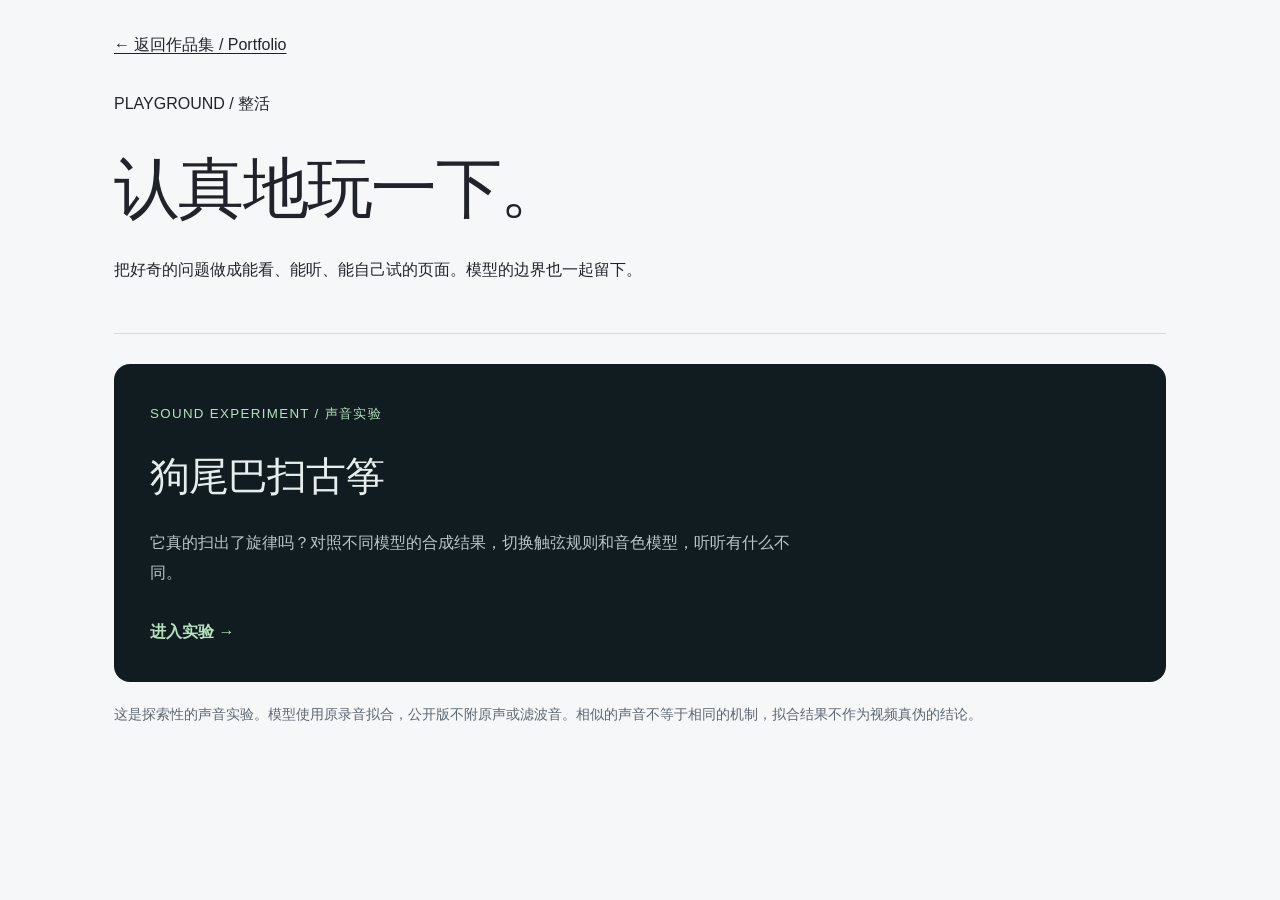
==== docs/playground/index.html @ 53ddcd18 "Add simulation-only guzheng playground and reproducible code" ====
<!doctype html>
<html lang="zh-CN"><head><meta charset="utf-8"><meta name="viewport" content="width=device-width,initial-scale=1"><meta name="description" content="整活：互动声音实验、小工具与好奇心。"><title>整活 / Playground</title><link rel="stylesheet" href="../styles.css"><style>.playground-main{max-width:1100px;margin:auto;padding:32px 24px 64px}.playground-heading{padding:32px 0;border-bottom:1px solid #d5d9de;margin-bottom:30px}.playground-heading h1{font-size:clamp(36px,7vw,66px);margin:12px 0}.playground-heading p{max-width:620px;line-height:1.8}.playground-cover{display:block;padding:36px;border-radius:16px;background:#111c20;color:#e6eded;text-decoration:none}.playground-cover small{color:#b6e1bf;letter-spacing:.1em}.playground-cover h2{font-size:clamp(28px,5vw,40px);margin:18px 0}.playground-cover p{max-width:640px;line-height:1.85;color:#b8c6c7}.playground-cover strong{display:inline-block;margin-top:16px;color:#b6e1bf}.playground-note{font-size:14px;line-height:1.8;color:#5d6771;margin:20px 0}@media(max-width:480px){.playground-main{padding:24px 18px 40px}.playground-cover{padding:25px}}</style></head><body><main class="playground-main"><a href="../">← 返回作品集 / Portfolio</a><header class="playground-heading"><p>PLAYGROUND / 整活</p><h1>认真地玩一下。</h1><p>把好奇的问题做成能看、能听、能自己试的页面。模型的边界也一起留下。</p></header><a class="playground-cover" href="tail-guzheng/"><small>SOUND EXPERIMENT / 声音实验</small><h2>狗尾巴扫古筝</h2><p>它真的扫出了旋律吗？对照不同模型的合成结果，切换触弦规则和音色模型，听听有什么不同。</p><strong>进入实验 →</strong></a><p class="playground-note">这是探索性的声音实验。模型使用原录音拟合，公开版不附原声或滤波音。相似的声音不等于相同的机制，拟合结果不作为视频真伪的结论。</p></main></body></html>
---- docs/styles.css ----
:root {
  --paper: #f6f7f9;
  --ink: #20242a;
  --muted: #57606a;
  --line: #d8dce2;
  --card: #ffffff;
  --accent: #315a87;
  --max-width: 1240px;
}
* { box-sizing: border-box; }
html { scroll-behavior: smooth; }
body { margin: 0; color: var(--ink); background: var(--paper); font-family: ui-sans-serif,-apple-system,BlinkMacSystemFont,"Segoe UI","PingFang SC","Microsoft YaHei",sans-serif; font-size: 16px; line-height: 1.65; text-rendering: optimizeLegibility; }
a { color: inherit; text-decoration-thickness: 1px; text-underline-offset: .2em; }
a:focus-visible { outline: 3px solid var(--accent); outline-offset: 4px; }
a:hover { color: var(--accent); }
h1,h2,h3,p,figure { margin-top: 0; }
h1,h2,h3 { font-family: Georgia,"Noto Serif SC","Songti SC",serif; font-weight: 500; letter-spacing: -.025em; }
.skip-link { position: fixed; top: 12px; left: 12px; z-index: 100; padding: 10px 14px; background: var(--ink); color: white; transform: translateY(-160%); }
.skip-link:focus { transform: translateY(0); }
.masthead,main,footer { width: min(calc(100% - 64px),var(--max-width)); margin-inline: auto; }
.masthead { padding-top: 18px; }
.masthead-strap { display: flex; justify-content: space-between; gap: 16px; font-size: .73rem; color: var(--muted); border-bottom: 1px solid var(--line); padding-bottom: 8px; }
.masthead-strap a { text-decoration: none; }
.masthead h1 { font-size: clamp(2.7rem,5vw,4rem); text-align: center; margin: 12px 0 2px; line-height: 1.05; letter-spacing: -.045em; }
.masthead h1 a { text-decoration: none; }
.masthead-deck { font-family: Georgia,"Songti SC",serif; font-size: 1.15rem; text-align: center; margin: 0 0 12px; }
nav { display: flex; justify-content: center; gap: 32px; flex-wrap: wrap; padding: 9px 0; border-top: 2px solid var(--ink); border-bottom: 1px solid var(--ink); font-size: .74rem; }
nav a { text-decoration: none; }
.nav-short,.access-short { display: none; }
.introduction { display: grid; grid-template-columns: minmax(0,1fr) minmax(0,1fr); gap: 12px 28px; padding: 20px 0 16px; border-bottom: 1px solid var(--line); }
.intro-copy { min-width: 0; }
.introduction p { font-size: .86rem; margin-bottom: 10px; }
.intro-label { font-family: inherit; font-size: .78rem; font-weight: 700; letter-spacing: .02em; color: var(--accent); margin-bottom: 10px; }
.intro-languages { grid-column: 1 / -1; border-top: 1px solid var(--line); padding-top: 12px; }
.intro-languages strong,.intro-languages span { display: block; }
.intro-languages strong { color: var(--accent); font-size: .78rem; margin-bottom: 5px; }
.intro-languages span+span { margin-top: 5px; }
.contribution-note,.compatibility-note { font-size: .78rem; margin: 14px 0; }
.frontpage { display: grid; grid-template-columns: minmax(0,2.25fr) minmax(0,1fr); gap: 30px; padding: 28px 0 30px; border-bottom: 2px solid var(--ink); }
.frontpage-main,.frontpage-side { min-width: 0; }
.frontpage-side { border-left: 1px solid var(--line); padding-left: 26px; }
.section-kicker { font-family: inherit; font-size: .73rem; line-height: 1.5; letter-spacing: .055em; font-weight: 750; color: var(--accent); margin: 0 0 16px; text-transform: uppercase; }
.section-kicker span { font-weight: 400; letter-spacing: 0; white-space: nowrap; }
.lifecycle { font-family: inherit; color: var(--accent); font-size: .72rem; font-weight: 700; line-height: 1.5; margin: 0 0 8px; }
.lifecycle span { display: block; color: var(--muted); font-weight: 400; }
.lead-feature h3 { font-size: 2rem; line-height: 1.08; margin: 0 0 16px; }
.lead-feature h3 span { font-size: .65em; white-space: nowrap; }
.frontpage h3 a { text-decoration: none; }
.lead-body { display: grid; grid-template-columns: minmax(0,1.3fr) minmax(0,1fr); gap: 20px; align-items: start; }
.lead-body figure { margin: 0; }
.lead-body img { display: block; width: 100%; height: auto; }
.lead-body p { font-size: .88rem; margin-bottom: 12px; }
p[lang="en"],span[lang="en"] { color: var(--muted); }
.teaser-actions { display: flex; gap: 14px; flex-wrap: wrap; }
.teaser-actions a,.brief-link { font-size: .72rem; color: var(--accent); font-weight: 650; text-decoration: none; }
.briefs { display: grid; grid-template-columns: 1fr 1fr; gap: 26px; margin-top: 24px; padding-top: 18px; border-top: 1px solid var(--line); }
.brief { min-width: 0; }
.brief+ .brief { border-left: 1px solid var(--line); padding-left: 26px; }
.brief h3 { font-size: 1.45rem; line-height: 1.13; margin-bottom: 10px; }
.brief p:not(.lifecycle) { font-size: .79rem; margin-bottom: 7px; }
.also-complete { font-size: .76rem; margin: 18px 0 0; padding-top: 12px; border-top: 1px solid var(--line); }
.also-complete a { text-decoration: none; }
.also-complete span { color: var(--accent); margin-left: 10px; }
.brief h3 span { display: block; font-size: .65em; }
.brief:has(.project-details[open]) { grid-column: 1 / -1; border-left: 0; padding-left: 0; }
.lifecycle .access-wide { display: inline; color: inherit; font-weight: inherit; }
.lifecycle .access-short { display: none; color: inherit; font-weight: inherit; }
.compact-briefs { margin-top: 18px; padding-top: 12px; }
.project-details { margin-top: 8px; }
.project-details summary { color: var(--accent); cursor: pointer; font-size: .72rem; font-weight: 650; line-height: 1.5; }
.project-details summary:focus-visible { outline: 3px solid var(--accent); outline-offset: 4px; }
.detail-body { margin-top: 12px; padding-top: 12px; overflow-wrap: anywhere; border-top: 1px solid var(--line); }
.detail-body .story-visual { margin-bottom: 14px; }
.completed-detail-content.with-visual { display: block; }
.completed-card .detail-body .copy-zh,.completed-card .detail-body .copy-en { font-size: .8rem; }
.completed-card .detail-body .validation-note { font-size: .73rem; }
.current-note { padding-bottom: 20px; }
.current-note+.current-note { padding-top: 18px; border-top: 1px solid var(--line); }
.current-note h3,.playtest-note h3 { font-size: 1.55rem; line-height: 1.2; margin-bottom: 8px; }
.current-note p:not(.lifecycle),.playtest-note p:not(.lifecycle) { font-size: .82rem; margin-bottom: 0; }
.playtest-note { border-top: 1px solid var(--ink); padding-top: 20px; margin-top: 10px; }
.portfolio-section { padding-top: 40px; scroll-margin-top: 20px; }
.section-heading { display: flex; align-items: baseline; justify-content: space-between; gap: 20px; padding-bottom: 10px; border-bottom: 1px solid var(--ink); }
.section-heading h2 { margin: 0; font-size: 1.85rem; line-height: 1.2; }
.section-heading p { color: var(--muted); font-size: .78rem; margin: 0; }
.story { padding: 28px 0 32px; border-bottom: 1px solid var(--line); scroll-margin-top: 20px; }
.story-heading { margin-bottom: 20px; }
.story-heading h3 { font-size: 2rem; line-height: 1.15; margin-bottom: 8px; }
.story-heading h3 span { font-size: .65em; }
.project-purpose { color: var(--muted); font-size: .78rem; margin-bottom: 0; }
.story-content.with-visual { display: grid; grid-template-columns: minmax(0,1fr) minmax(0,1.35fr); gap: 32px; align-items: start; }
.story-visual { margin: 0; }
.story-visual img { width: 100%; height: auto; display: block; }
.story-visual figcaption { font-size: .72rem; color: var(--muted); margin-top: 6px; }
.story-copy { max-width: 72ch; }
.story:has(.story-content:not(.with-visual)) { display: grid; grid-template-columns: minmax(0,1fr) minmax(0,2fr); gap: 32px; }
.story:has(.story-content:not(.with-visual)) .story-heading { margin-bottom: 0; }
.copy-zh,.copy-en { font-size: .92rem; margin-bottom: 12px; }
.copy-en { color: var(--muted); }
.validation-note { font-size: .78rem; color: var(--muted); border-left: 2px solid var(--line); padding-left: 12px; margin: 16px 0; }
.signal-list { list-style: none; display: flex; flex-wrap: wrap; gap: 6px; padding: 0; margin: 16px 0; }
.signal-list li { font-size: .72rem; color: var(--muted); padding-right: 10px; border-right: 1px solid var(--line); }
.signal-list li:last-child { border-right: none; }
.project-actions { display: flex; gap: 20px; flex-wrap: wrap; margin-top: 18px; }
.project-actions a { color: var(--accent); font-size: .8rem; text-decoration: none; font-weight: 700; }
.project-actions a:hover { text-decoration: underline; }
#tools .story-heading h3 { font-size: 1.6rem; }
.notes { padding-top: 40px; }
.notes>p { font-size: .85rem; max-width: 900px; margin: 18px 0 0; }
footer { border-top: 2px solid var(--ink); margin-top: 40px; padding: 22px 0 34px; display: grid; grid-template-columns: 1fr 1fr auto; gap: 26px; font-size: .76rem; color: var(--muted); }
footer p { margin-bottom: 0; }
footer>a { white-space: nowrap; }
@media (max-width: 960px) {
 .frontpage { grid-template-columns: minmax(0,1.8fr) minmax(0,1fr); gap: 22px; }
 .frontpage-side { padding-left: 20px; }
 .lead-body { grid-template-columns: 1fr; }
 .lead-body img { max-width: 460px; }
 .briefs { gap: 18px; }
 .brief+.brief { padding-left: 18px; }
 nav { gap: 20px; }
 .section-heading { align-items: start; }
}
@media (max-width: 720px) {
 .masthead,main,footer { width: calc(100% - 32px); }
 .masthead { padding-top: 10px; }
 .introduction { grid-template-columns: minmax(0,1fr); gap: 10px; padding: 12px 0 10px; }
 .introduction p { font-size: .78rem; line-height: 1.6; }
 .masthead-strap { font-size: .67rem; padding-bottom: 6px; }
 .masthead h1 { font-size: 2.2rem; margin: 8px 0 3px; }
 .masthead-deck { font-size: .86rem; margin-bottom: 8px; }
 nav { gap: 13px; justify-content: space-between; font-size: .7rem; padding: 6px 0; }
 .nav-full,.access-wide { display: none; }
 .nav-short,.access-short { display: inline; }
 .frontpage { display: block; padding: 10px 0 22px; }
 .lead-body p[lang="en"] { display: none; }
 .compact-briefs { margin-top: 8px; padding-top: 7px; }
 .project-details { margin-top: 3px; }
 .project-details summary { font-size: .67rem; line-height: 1.3; }
 .completed-card .project-details p[lang="en"] { display: block; }
 .lifecycle .access-wide { display: none; }
 .lifecycle .access-short { display: inline; }
 .brief h3 span { display: none; }

 .section-kicker { font-size: .7rem; margin-bottom: 7px; }
 .lead-feature h3 { font-size: 1.55rem; margin-bottom: 8px; }
 .lead-body { grid-template-columns: 100px minmax(0,1fr); gap: 14px; }
 .lead-body p { font-size: .76rem; line-height: 1.5; margin-bottom: 7px; }
 .lifecycle { font-size: .7rem; margin-bottom: 4px; }
 .teaser-actions { gap: 10px; }
 .teaser-actions a,.brief-link { font-size: .67rem; }
 .briefs { margin-top: 7px; padding-top: 7px; gap: 16px; }
 .brief+.brief { padding-left: 16px; }
 .brief h3 { font-size: 1.05rem; margin-bottom: 4px; }
 .brief p:not(.lifecycle) { font-size: .7rem; line-height: 1.45; margin-bottom: 3px; }
 .brief-link { line-height: 1.3; }
 .brief p[lang="en"] { display: none; }
 .also-complete { font-size: .7rem; margin-top: 8px; padding-top: 7px; }
 .also-complete span { margin-left: 5px; }
 .frontpage-side { border-left: 0; padding-left: 0; margin-top: 9px; }
 .current-work { border-top: 1px solid var(--ink); padding-top: 7px; }
 .current-note { padding-bottom: 4px; }
 .current-note+.current-note { padding-top: 4px; border-top: 1px solid var(--line); }
 .current-note h3,.playtest-note h3 { font-size: 1.15rem; margin-bottom: 3px; }
 .current-note p:not(.lifecycle),.playtest-note p:not(.lifecycle) { font-size: .71rem; line-height: 1.45; }
 .playtest-note { margin-top: 4px; padding-top: 9px; }
 .playtest-note .section-kicker { margin-bottom: 4px; }
 .portfolio-section,.notes { padding-top: 28px; }
 .section-heading { display: block; padding-bottom: 9px; }
 .section-heading h2 { font-size: 1.6rem; }
 .section-heading p { font-size: .72rem; margin-top: 6px; }
 .story { padding: 22px 0 26px; }
 .story:has(.story-content:not(.with-visual)) { display: block; }
 .story:has(.story-content:not(.with-visual)) .story-heading { margin-bottom: 14px; }
 .story-heading { margin-bottom: 14px; }
 .story-heading h3 { font-size: 1.75rem; }
 .story-content.with-visual { display: block; }
 .story-visual { margin-bottom: 18px; }
 .copy-zh,.copy-en { font-size: .85rem; }
 .validation-note { font-size: .73rem; }
 footer { display: block; }
 footer p { margin-bottom: 16px; }
}
@media (max-width: 360px) {
 .lead-body { grid-template-columns: 94px minmax(0,1fr); gap: 12px; }
 .masthead h1 { font-size: 2.3rem; }
 .masthead-deck { font-size: .85rem; }
 .lead-feature h3 { font-size: 1.4rem; }
 .also-complete span { font-size: .63rem; }
}
@media (prefers-reduced-motion: reduce) { html { scroll-behavior: auto; } }
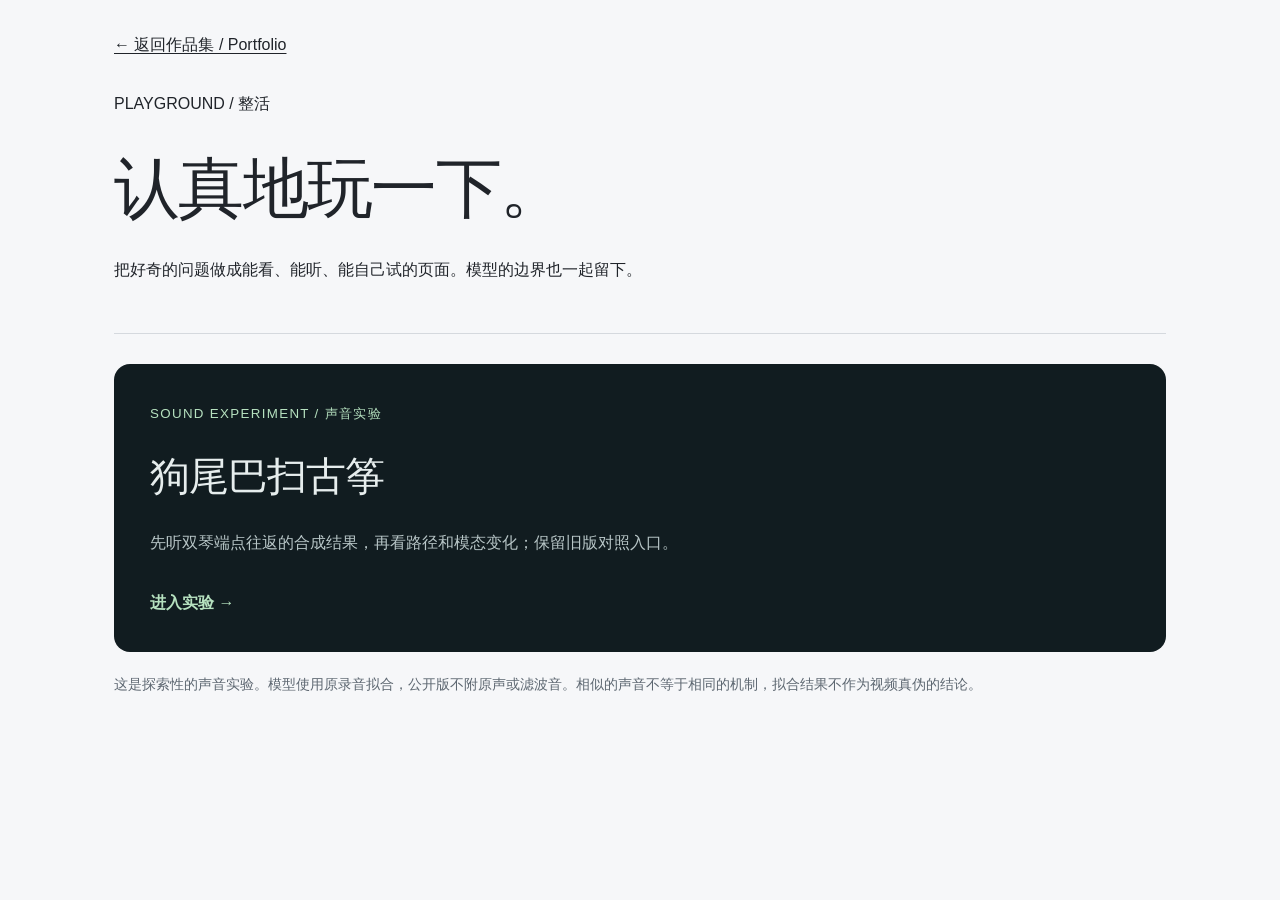
==== commit 4952b4f0: "Add two-bank endpoint synthesis and case-specific reproduction code" ====
--- a/docs/playground/index.html
+++ b/docs/playground/index.html
@@ -1,2 +1,2 @@
 <!doctype html>
-<html lang="zh-CN"><head><meta charset="utf-8"><meta name="viewport" content="width=device-width,initial-scale=1"><meta name="description" content="整活：互动声音实验、小工具与好奇心。"><title>整活 / Playground</title><link rel="stylesheet" href="../styles.css"><style>.playground-main{max-width:1100px;margin:auto;padding:32px 24px 64px}.playground-heading{padding:32px 0;border-bottom:1px solid #d5d9de;margin-bottom:30px}.playground-heading h1{font-size:clamp(36px,7vw,66px);margin:12px 0}.playground-heading p{max-width:620px;line-height:1.8}.playground-cover{display:block;padding:36px;border-radius:16px;background:#111c20;color:#e6eded;text-decoration:none}.playground-cover small{color:#b6e1bf;letter-spacing:.1em}.playground-cover h2{font-size:clamp(28px,5vw,40px);margin:18px 0}.playground-cover p{max-width:640px;line-height:1.85;color:#b8c6c7}.playground-cover strong{display:inline-block;margin-top:16px;color:#b6e1bf}.playground-note{font-size:14px;line-height:1.8;color:#5d6771;margin:20px 0}@media(max-width:480px){.playground-main{padding:24px 18px 40px}.playground-cover{padding:25px}}</style></head><body><main class="playground-main"><a href="../">← 返回作品集 / Portfolio</a><header class="playground-heading"><p>PLAYGROUND / 整活</p><h1>认真地玩一下。</h1><p>把好奇的问题做成能看、能听、能自己试的页面。模型的边界也一起留下。</p></header><a class="playground-cover" href="tail-guzheng/"><small>SOUND EXPERIMENT / 声音实验</small><h2>狗尾巴扫古筝</h2><p>它真的扫出了旋律吗？对照不同模型的合成结果，切换触弦规则和音色模型，听听有什么不同。</p><strong>进入实验 →</strong></a><p class="playground-note">这是探索性的声音实验。模型使用原录音拟合，公开版不附原声或滤波音。相似的声音不等于相同的机制，拟合结果不作为视频真伪的结论。</p></main></body></html>
+<html lang="zh-CN"><head><meta charset="utf-8"><meta name="viewport" content="width=device-width,initial-scale=1"><meta name="description" content="整活：互动声音实验、小工具与好奇心。"><title>整活 / Playground</title><link rel="stylesheet" href="../styles.css"><style>.playground-main{max-width:1100px;margin:auto;padding:32px 24px 64px}.playground-heading{padding:32px 0;border-bottom:1px solid #d5d9de;margin-bottom:30px}.playground-heading h1{font-size:clamp(36px,7vw,66px);margin:12px 0}.playground-heading p{max-width:620px;line-height:1.8}.playground-cover{display:block;padding:36px;border-radius:16px;background:#111c20;color:#e6eded;text-decoration:none}.playground-cover small{color:#b6e1bf;letter-spacing:.1em}.playground-cover h2{font-size:clamp(28px,5vw,40px);margin:18px 0}.playground-cover p{max-width:640px;line-height:1.85;color:#b8c6c7}.playground-cover strong{display:inline-block;margin-top:16px;color:#b6e1bf}.playground-note{font-size:14px;line-height:1.8;color:#5d6771;margin:20px 0}@media(max-width:480px){.playground-main{padding:24px 18px 40px}.playground-cover{padding:25px}}</style></head><body><main class="playground-main"><a href="../">← 返回作品集 / Portfolio</a><header class="playground-heading"><p>PLAYGROUND / 整活</p><h1>认真地玩一下。</h1><p>把好奇的问题做成能看、能听、能自己试的页面。模型的边界也一起留下。</p></header><a class="playground-cover" href="tail-guzheng/two-bank-endpoint/"><small>SOUND EXPERIMENT / 声音实验</small><h2>狗尾巴扫古筝</h2><p>先听双琴端点往返的合成结果，再看路径和模态变化；保留旧版对照入口。</p><strong>进入实验 →</strong></a><p class="playground-note">这是探索性的声音实验。模型使用原录音拟合，公开版不附原声或滤波音。相似的声音不等于相同的机制，拟合结果不作为视频真伪的结论。</p></main></body></html>
